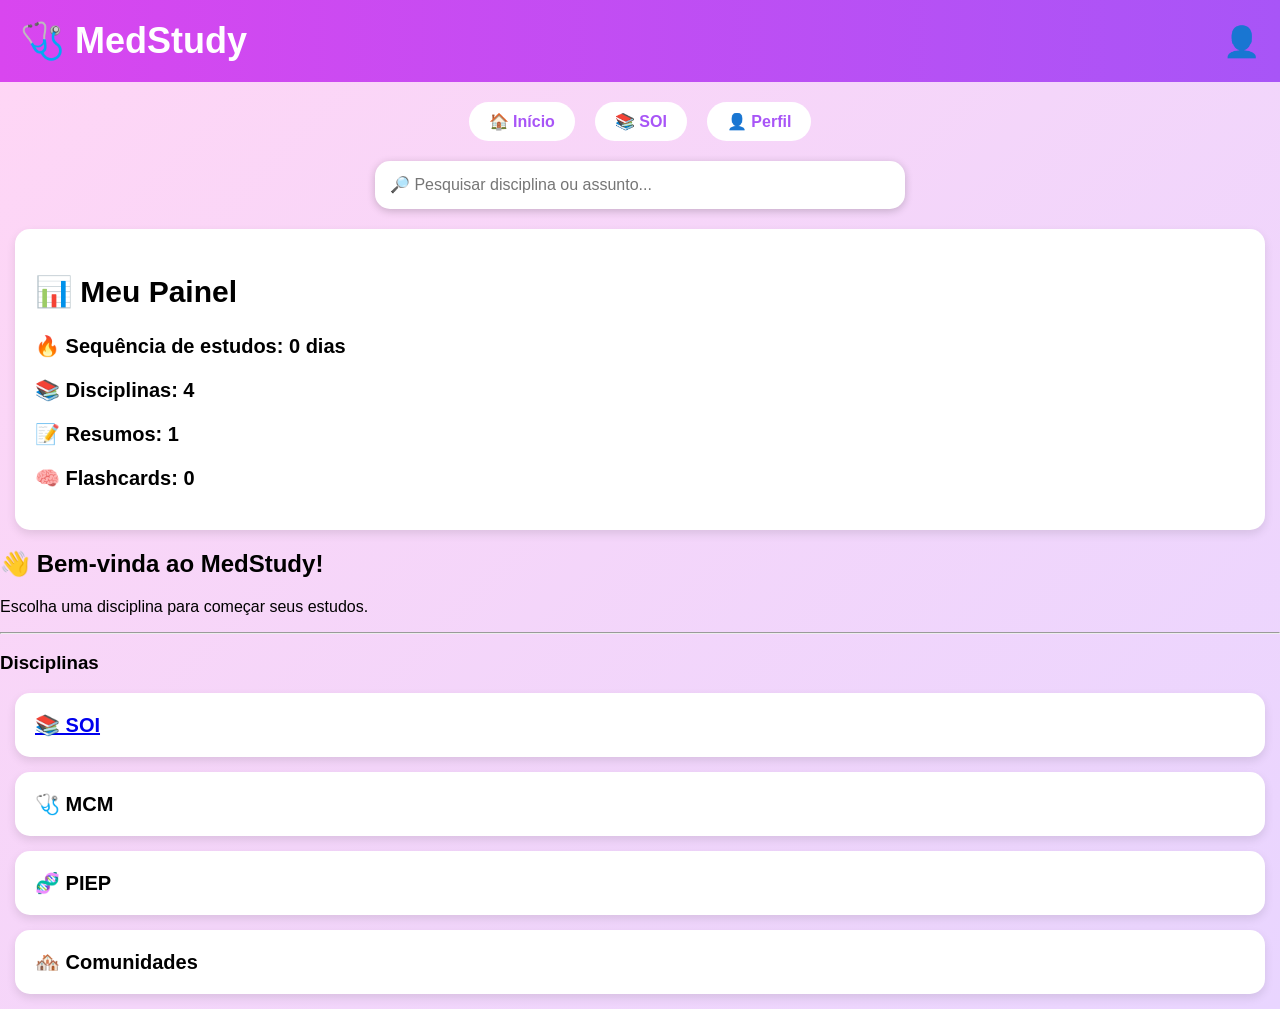
==== index.html @ d39f5ff1 "Update index.html" ====
<!DOCTYPE html>
<html lang="pt-BR">
<head>
<meta charset="UTF-8">
<meta name="viewport" content="width=device-width, initial-scale=1.0">
<title>MedStudy</title>
<link rel="stylesheet" href="style.css">
</head>

<body>
    
<header>
<h1>🩺 MedStudy</h1>
    <a href="perfil.html" class="perfil">👤</a>
</header>

<nav>
    <a href="index.html">🏠 Início</a>
    <a href="soi.html">📚 SOI</a>
    <a href="perfil.html">👤 Perfil</a>
</nav>
    
<input type="text" placeholder="🔎 Pesquisar disciplina ou assunto..." class="pesquisa">
    <div class="card">
    <h2>📊 Meu Painel</h2>
    <p>🔥 Sequência de estudos: 0 dias</p>
    <p>📚 Disciplinas: 4</p>
    <p>📝 Resumos: 1</p>
    <p>🧠 Flashcards: 0</p>
</div>
<h2>👋 Bem-vinda ao MedStudy!</h2>

<p>Escolha uma disciplina para começar seus estudos.</p>   


<hr>

<h3>Disciplinas</h3>

<a href="soi.html">
    <div class="card">📚 SOI</div>
</a>

<div class="card">🩺 MCM</div>

<div class="card">🧬 PIEP</div>

<div class="card">🏘️ Comunidades</div>

</body>
</html>
---- style.css ----
body {
    background: linear-gradient(135deg, #ffd6f5, #e9d5ff);
    font-family: Arial, sans-serif;
    margin: 0;
    padding: 0;
}

header {
    background: #c084fc;
    color: white;
    text-align: center;
    padding: 20px;
}

main {
    max-width: 800px;
    margin: 30px auto;
    background: white;
    padding: 20px;
    border-radius: 15px;
    box-shadow: 0 4px 10px rgba(0,0,0,0.2);
}

button {
    background: #ec4899;
    color: white;
    border: none;
    padding: 12px 20px;
    border-radius: 10px;
    cursor: pointer;
    font-size: 16px;
}

button:hover {
    background: #db2777;
}
.card {
    background: white;
    margin: 15px;
    padding: 20px;
    border-radius: 15px;
    font-size: 20px;
    font-weight: bold;
    box-shadow: 0 4px 10px rgba(0,0,0,0.1);
    cursor: pointer;
}

.card:hover {
    background: #f9d5ec;
}
header {
    background: linear-gradient(90deg, #d946ef, #a855f7);
    color: white;
    padding: 20px;
    display: flex;
    justify-content: space-between;
    align-items: center;
}

header h1 {
    margin: 0;
    font-size: 36px;
}

header p {
    margin-top: 8px;
    font-size: 18px;
}
.pesquisa {
    width: 80%;
    max-width: 500px;
    display: block;
    margin: 20px auto;
    padding: 15px;
    border: none;
    border-radius: 15px;
    font-size: 16px;
    box-shadow: 0 2px 8px rgba(0,0,0,0.2);
}
header {
    position: relative;
}

.perfil {
    text-decoration: none;
    font-size: 30px;
    color: white;
}
nav {
    display: flex;
    justify-content: center;
    gap: 20px;
    margin: 20px;
}

nav a {
    text-decoration: none;
    background: white;
    color: #a855f7;
    padding: 10px 20px;
    border-radius: 20px;
    font-weight: bold;
}

nav a:hover {
    background: #f3e8ff;
}
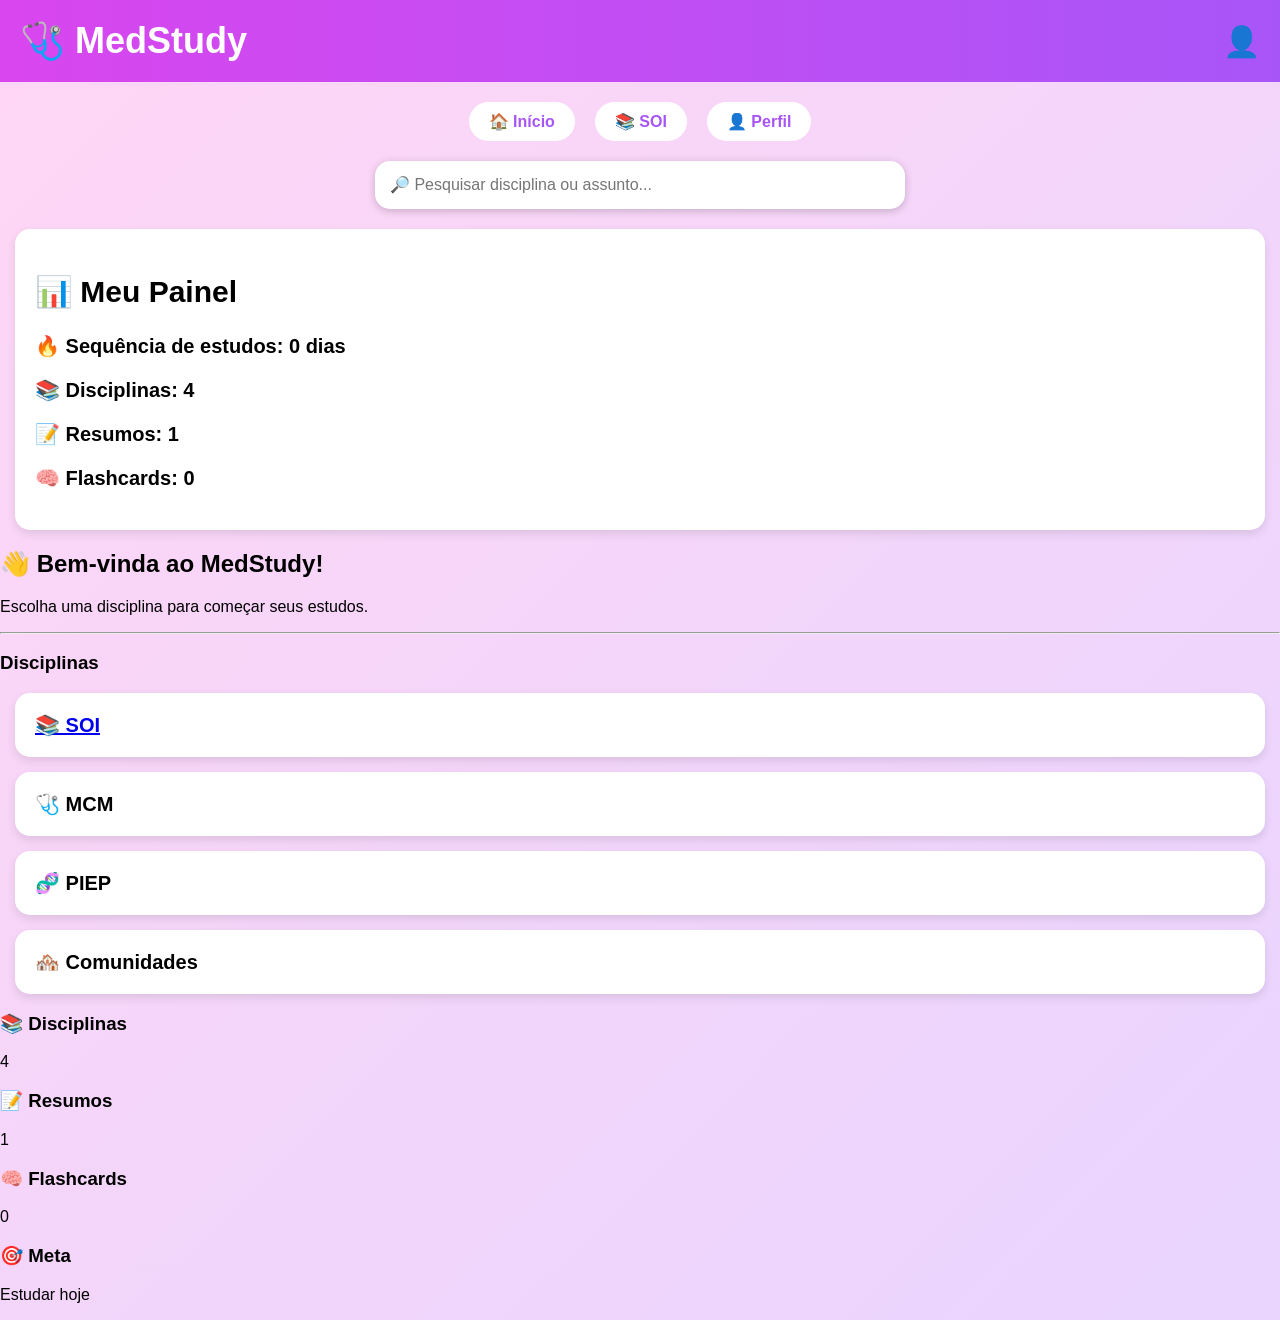
==== commit fe7281c1: "Update index.html" ====
--- a/index.html
+++ b/index.html
@@ -49,3 +49,26 @@
 
 </body>
 </html>
+<div class="dashboard">
+
+    <div class="info-card">
+        <h3>📚 Disciplinas</h3>
+        <p>4</p>
+    </div>
+
+    <div class="info-card">
+        <h3>📝 Resumos</h3>
+        <p>1</p>
+    </div>
+
+    <div class="info-card">
+        <h3>🧠 Flashcards</h3>
+        <p>0</p>
+    </div>
+
+    <div class="info-card">
+        <h3>🎯 Meta</h3>
+        <p>Estudar hoje</p>
+    </div>
+
+</div>
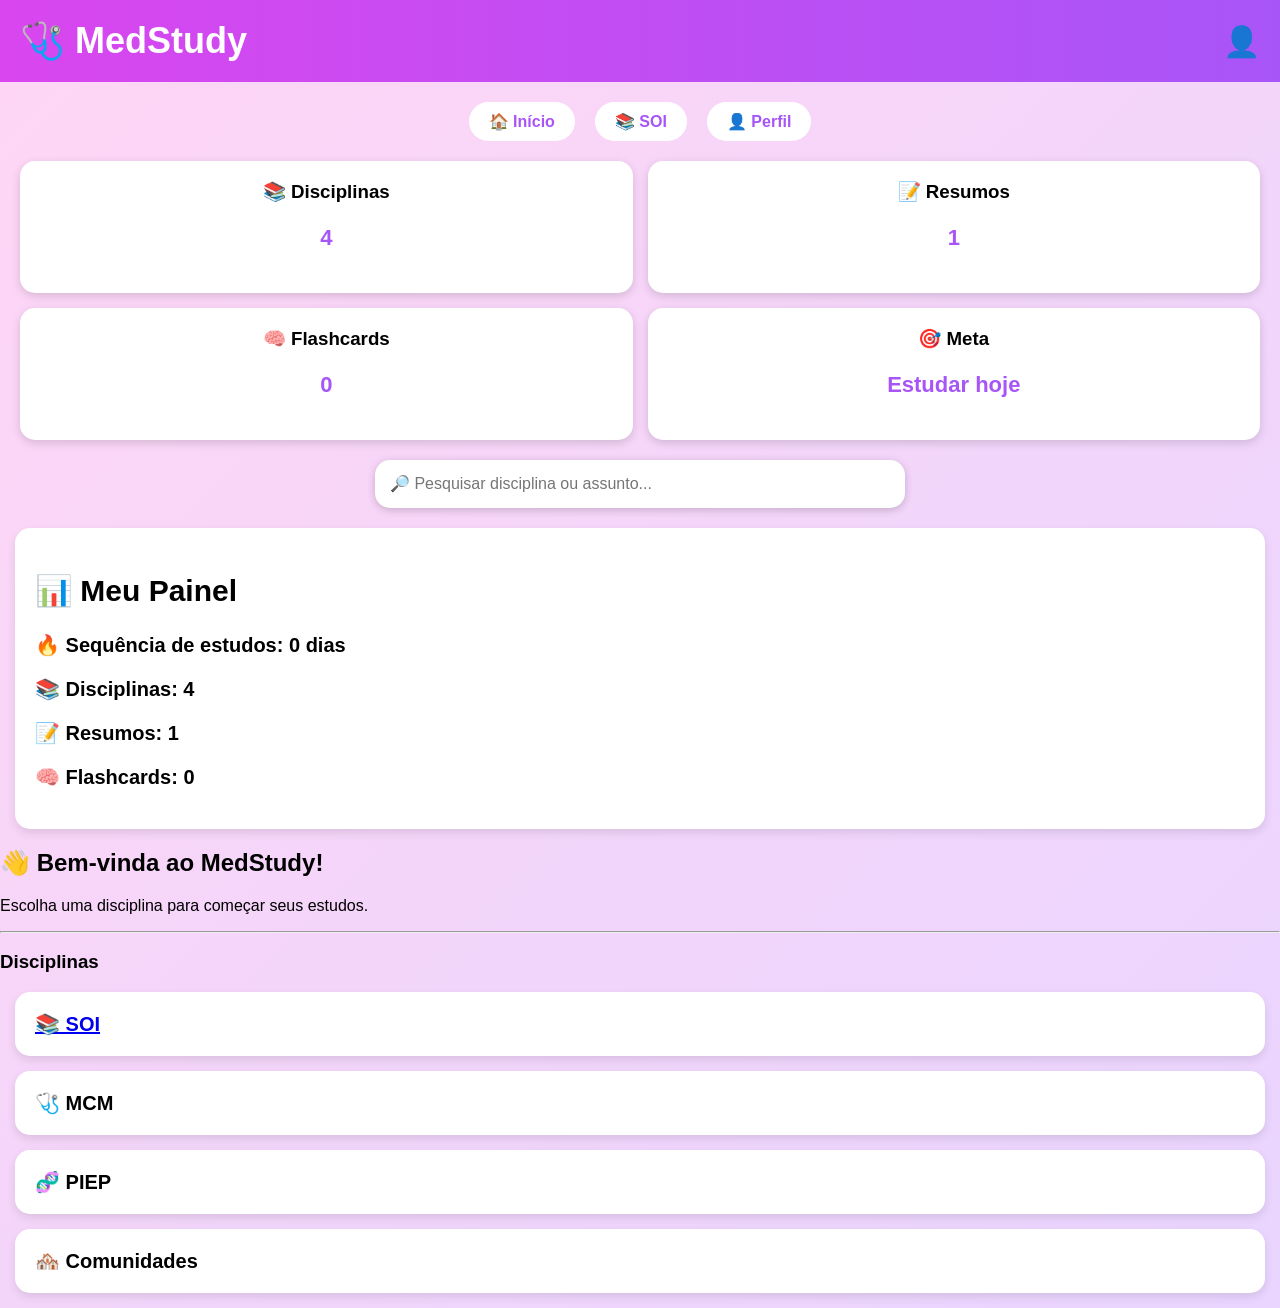
==== commit 63b953d6: "Update index.html" ====
--- a/index.html
+++ b/index.html
@@ -19,7 +19,29 @@
     <a href="soi.html">📚 SOI</a>
     <a href="perfil.html">👤 Perfil</a>
 </nav>
-    
+    <div class="dashboard">
+
+    <div class="info-card">
+        <h3>📚 Disciplinas</h3>
+        <p>4</p>
+    </div>
+
+    <div class="info-card">
+        <h3>📝 Resumos</h3>
+        <p>1</p>
+    </div>
+
+    <div class="info-card">
+        <h3>🧠 Flashcards</h3>
+        <p>0</p>
+    </div>
+
+    <div class="info-card">
+        <h3>🎯 Meta</h3>
+        <p>Estudar hoje</p>
+    </div>
+
+    </div>
 <input type="text" placeholder="🔎 Pesquisar disciplina ou assunto..." class="pesquisa">
     <div class="card">
     <h2>📊 Meu Painel</h2>
@@ -49,26 +71,3 @@
 
 </body>
 </html>
-<div class="dashboard">
-
-    <div class="info-card">
-        <h3>📚 Disciplinas</h3>
-        <p>4</p>
-    </div>
-
-    <div class="info-card">
-        <h3>📝 Resumos</h3>
-        <p>1</p>
-    </div>
-
-    <div class="info-card">
-        <h3>🧠 Flashcards</h3>
-        <p>0</p>
-    </div>
-
-    <div class="info-card">
-        <h3>🎯 Meta</h3>
-        <p>Estudar hoje</p>
-    </div>
-
-</div>
--- a/style.css
+++ b/style.css
@@ -105,3 +105,27 @@
 nav a:hover {
     background: #f3e8ff;
 }
+.dashboard {
+    display: grid;
+    grid-template-columns: repeat(2, 1fr);
+    gap: 15px;
+    margin: 20px;
+}
+
+.info-card {
+    background: white;
+    border-radius: 15px;
+    padding: 20px;
+    text-align: center;
+    box-shadow: 0 3px 10px rgba(0,0,0,0.15);
+}
+
+.info-card h3 {
+    margin: 0;
+}
+
+.info-card p {
+    font-size: 22px;
+    font-weight: bold;
+    color: #a855f7;
+}
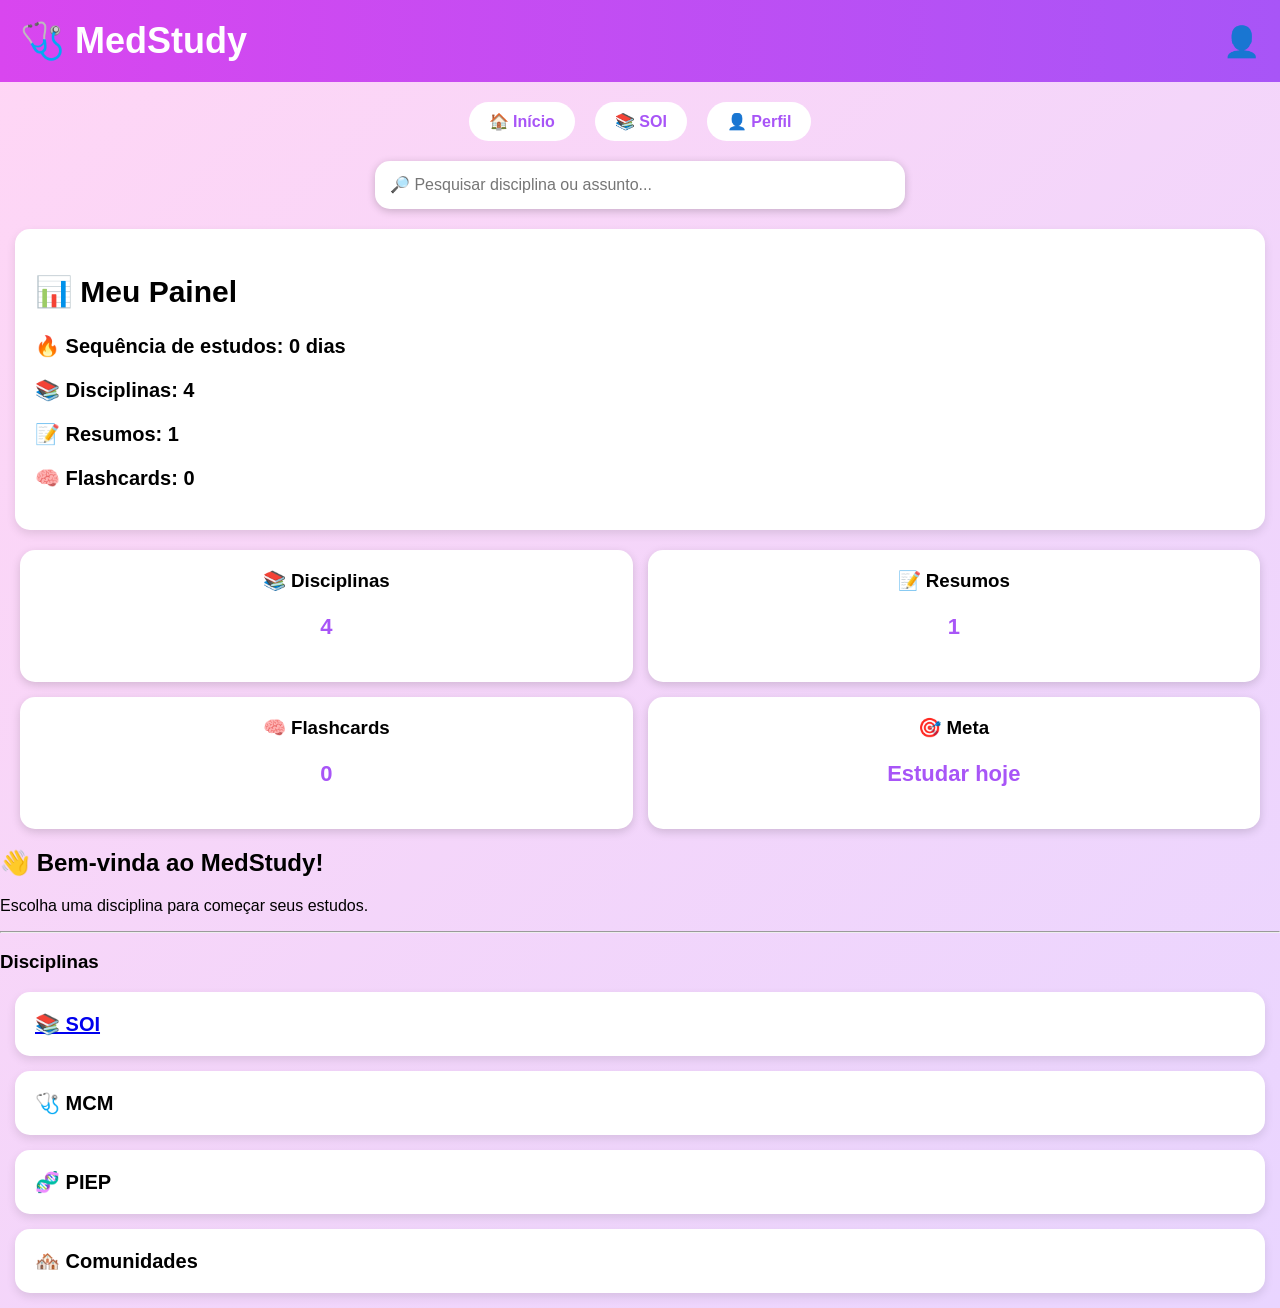
==== commit 467e0cab: "Update index.html" ====
--- a/index.html
+++ b/index.html
@@ -19,7 +19,16 @@
     <a href="soi.html">📚 SOI</a>
     <a href="perfil.html">👤 Perfil</a>
 </nav>
-    <div class="dashboard">
+</div>
+<input type="text" placeholder="🔎 Pesquisar disciplina ou assunto..." class="pesquisa">
+    <div class="card">
+    <h2>📊 Meu Painel</h2>
+    <p>🔥 Sequência de estudos: 0 dias</p>
+    <p>📚 Disciplinas: 4</p>
+    <p>📝 Resumos: 1</p>
+    <p>🧠 Flashcards: 0</p>
+</div>
+<div class="dashboard">
 
     <div class="info-card">
         <h3>📚 Disciplinas</h3>
@@ -41,15 +50,8 @@
         <p>Estudar hoje</p>
     </div>
 
-    </div>
-<input type="text" placeholder="🔎 Pesquisar disciplina ou assunto..." class="pesquisa">
-    <div class="card">
-    <h2>📊 Meu Painel</h2>
-    <p>🔥 Sequência de estudos: 0 dias</p>
-    <p>📚 Disciplinas: 4</p>
-    <p>📝 Resumos: 1</p>
-    <p>🧠 Flashcards: 0</p>
 </div>
+    
 <h2>👋 Bem-vinda ao MedStudy!</h2>
 
 <p>Escolha uma disciplina para começar seus estudos.</p>   
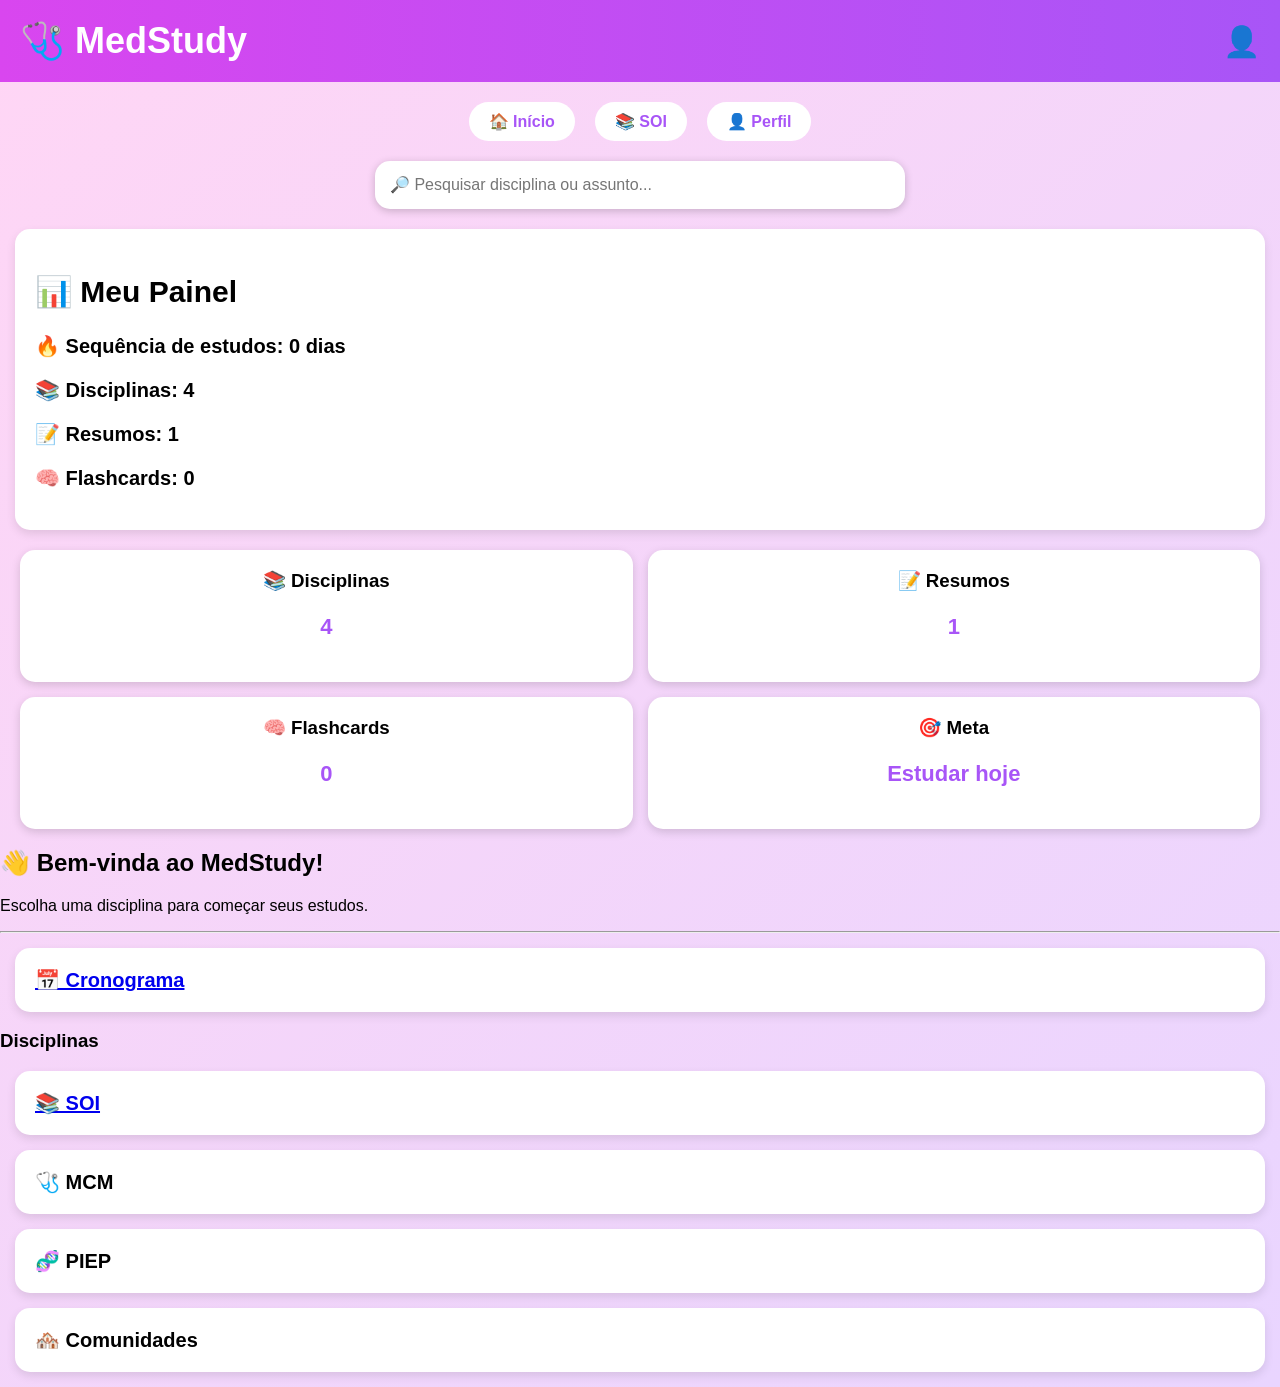
==== commit 2b2ac754: "Update index.html" ====
--- a/index.html
+++ b/index.html
@@ -58,7 +58,9 @@
 
 
 <hr>
-
+<a href="cronograma.html">
+    <div class="card">📅 Cronograma</div>
+</a>
 <h3>Disciplinas</h3>
 
 <a href="soi.html">
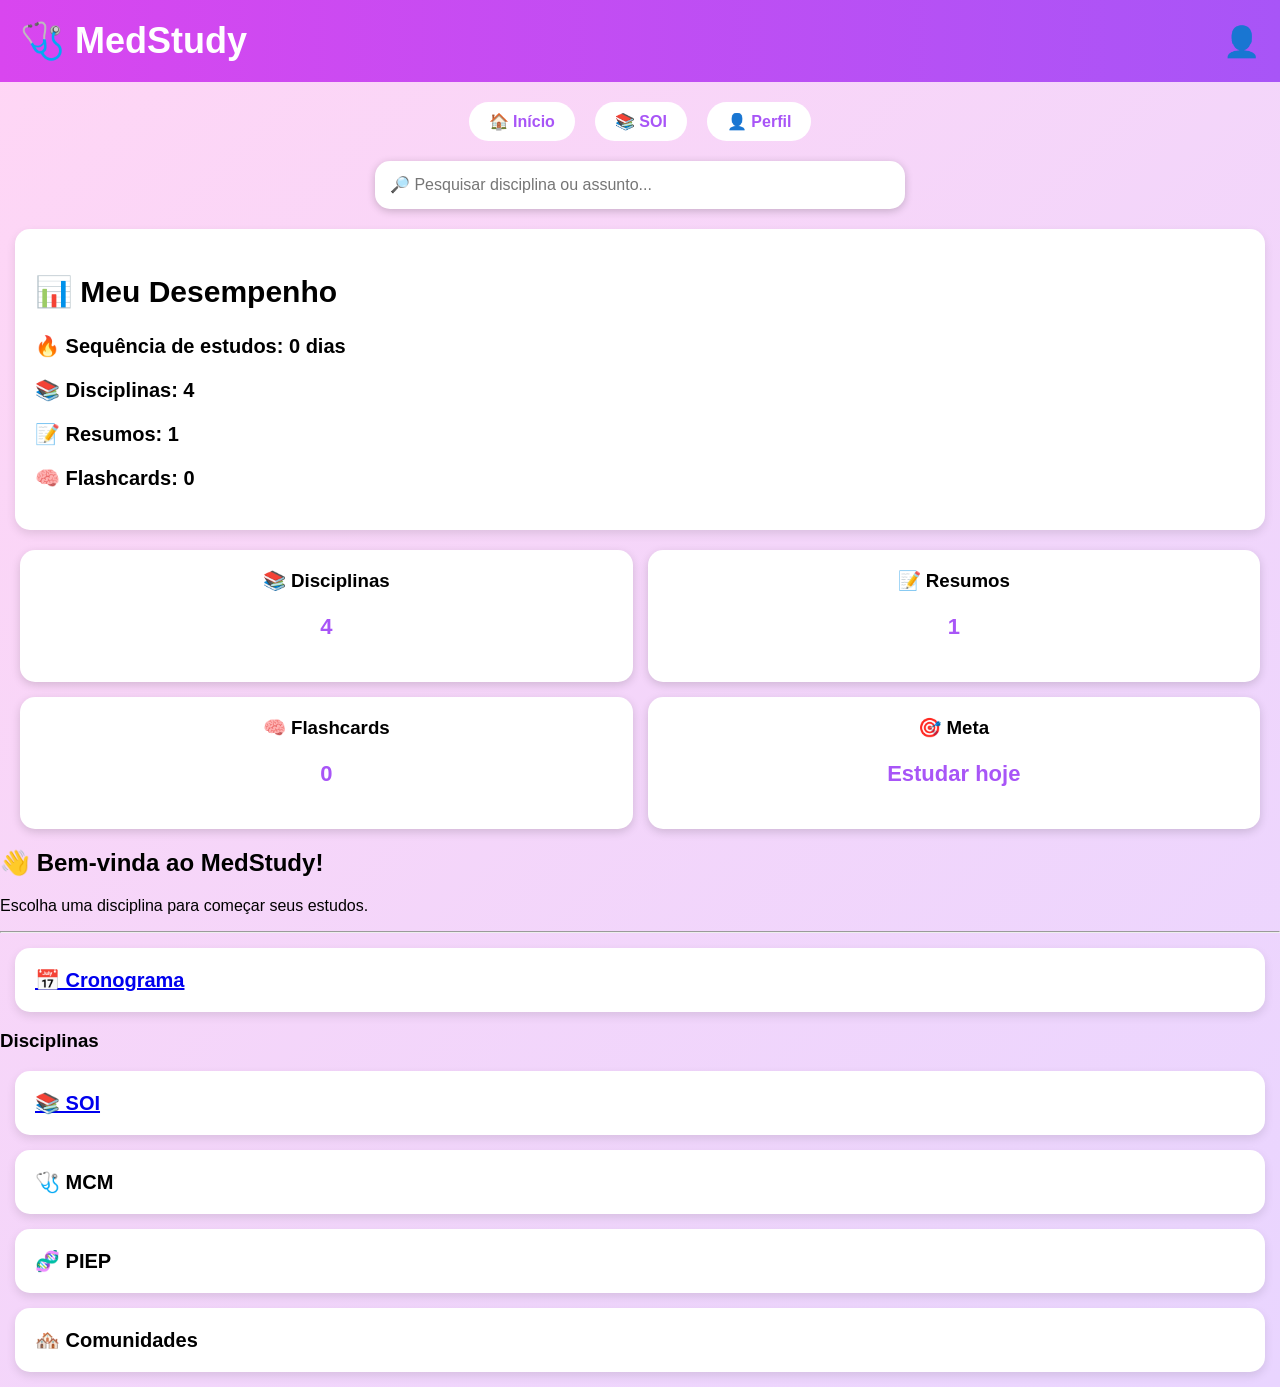
==== commit 03c2b752: "Update index.html" ====
--- a/index.html
+++ b/index.html
@@ -22,7 +22,7 @@
 </div>
 <input type="text" placeholder="🔎 Pesquisar disciplina ou assunto..." class="pesquisa">
     <div class="card">
-    <h2>📊 Meu Painel</h2>
+    <h2>📊 Meu Desempenho</h2>
     <p>🔥 Sequência de estudos: 0 dias</p>
     <p>📚 Disciplinas: 4</p>
     <p>📝 Resumos: 1</p>
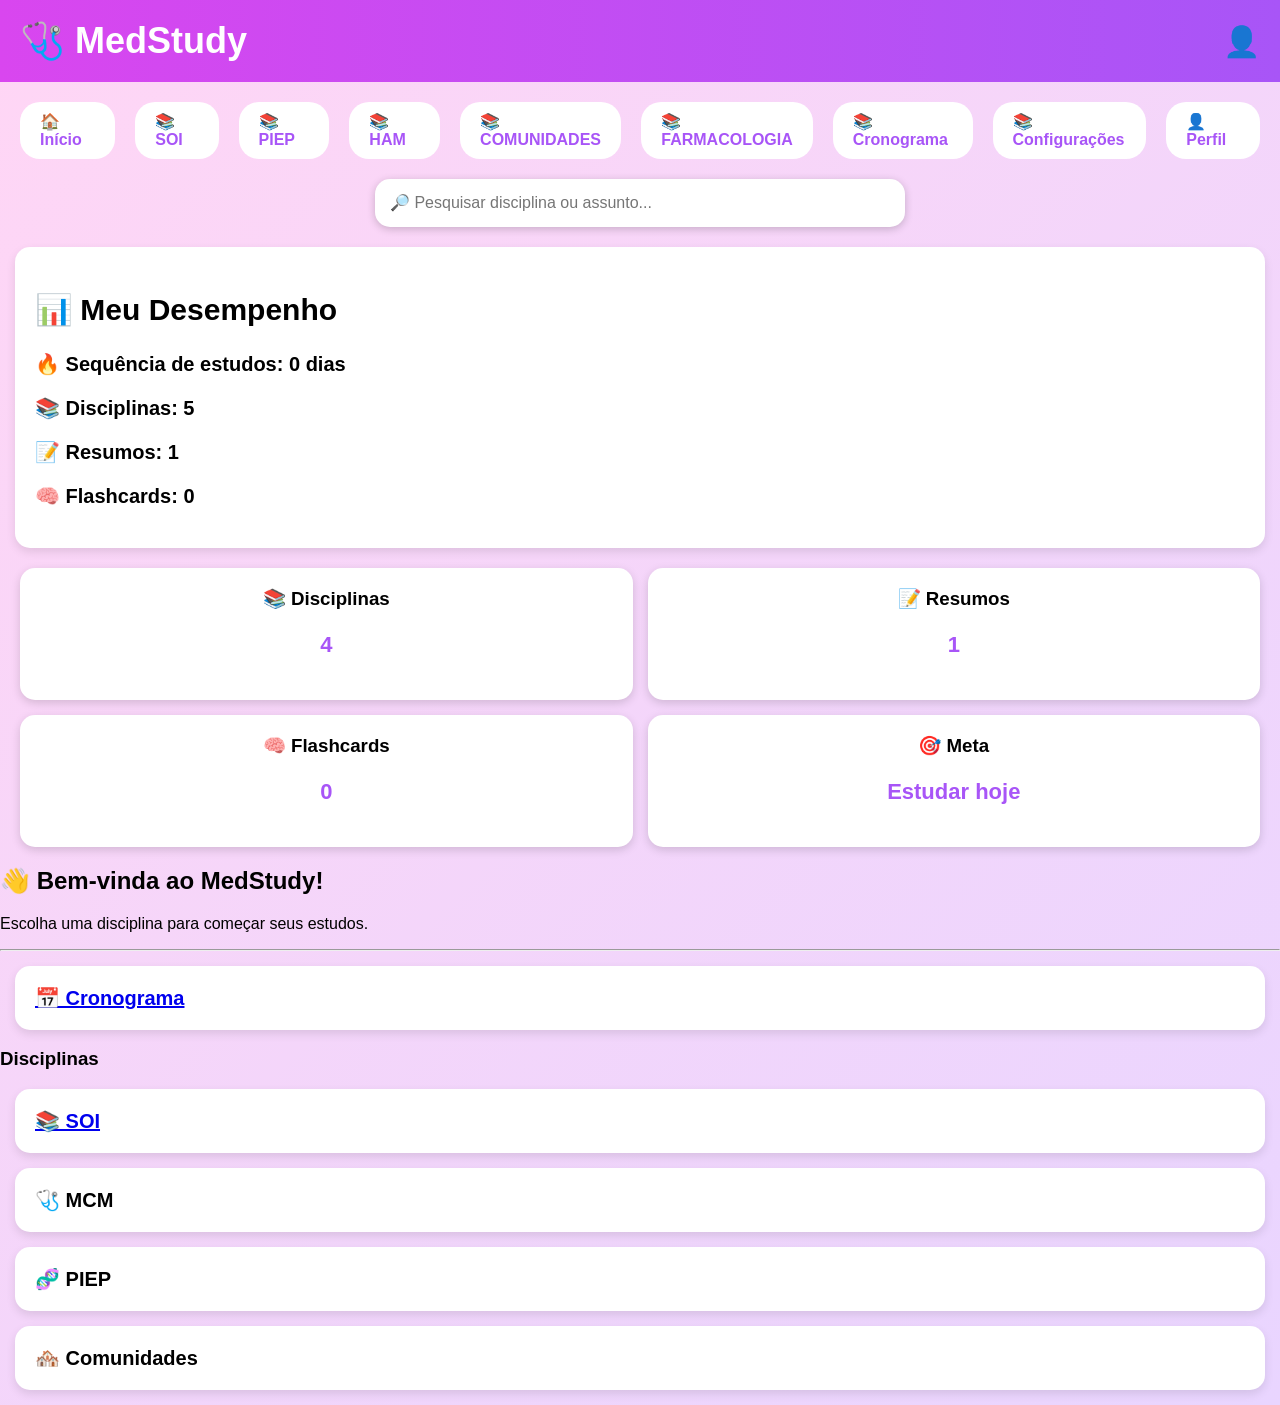
==== commit 92869a39: "Update index.html" ====
--- a/index.html
+++ b/index.html
@@ -17,6 +17,12 @@
 <nav>
     <a href="index.html">🏠 Início</a>
     <a href="soi.html">📚 SOI</a>
+    <a href="piep.html">📚 PIEP</a>
+    <a href="ham.html">📚 HAM</a>
+    <a href="comunidades.html">📚 COMUNIDADES</a>
+    <a href="farmacologia">📚 FARMACOLOGIA</a>
+    <a href="cronograma.html">📚 Cronograma</a>
+    <a href="configurações.html">📚 Configurações</a>
     <a href="perfil.html">👤 Perfil</a>
 </nav>
 </div>
@@ -24,7 +30,7 @@
     <div class="card">
     <h2>📊 Meu Desempenho</h2>
     <p>🔥 Sequência de estudos: 0 dias</p>
-    <p>📚 Disciplinas: 4</p>
+    <p>📚 Disciplinas: 5</p>
     <p>📝 Resumos: 1</p>
     <p>🧠 Flashcards: 0</p>
 </div>
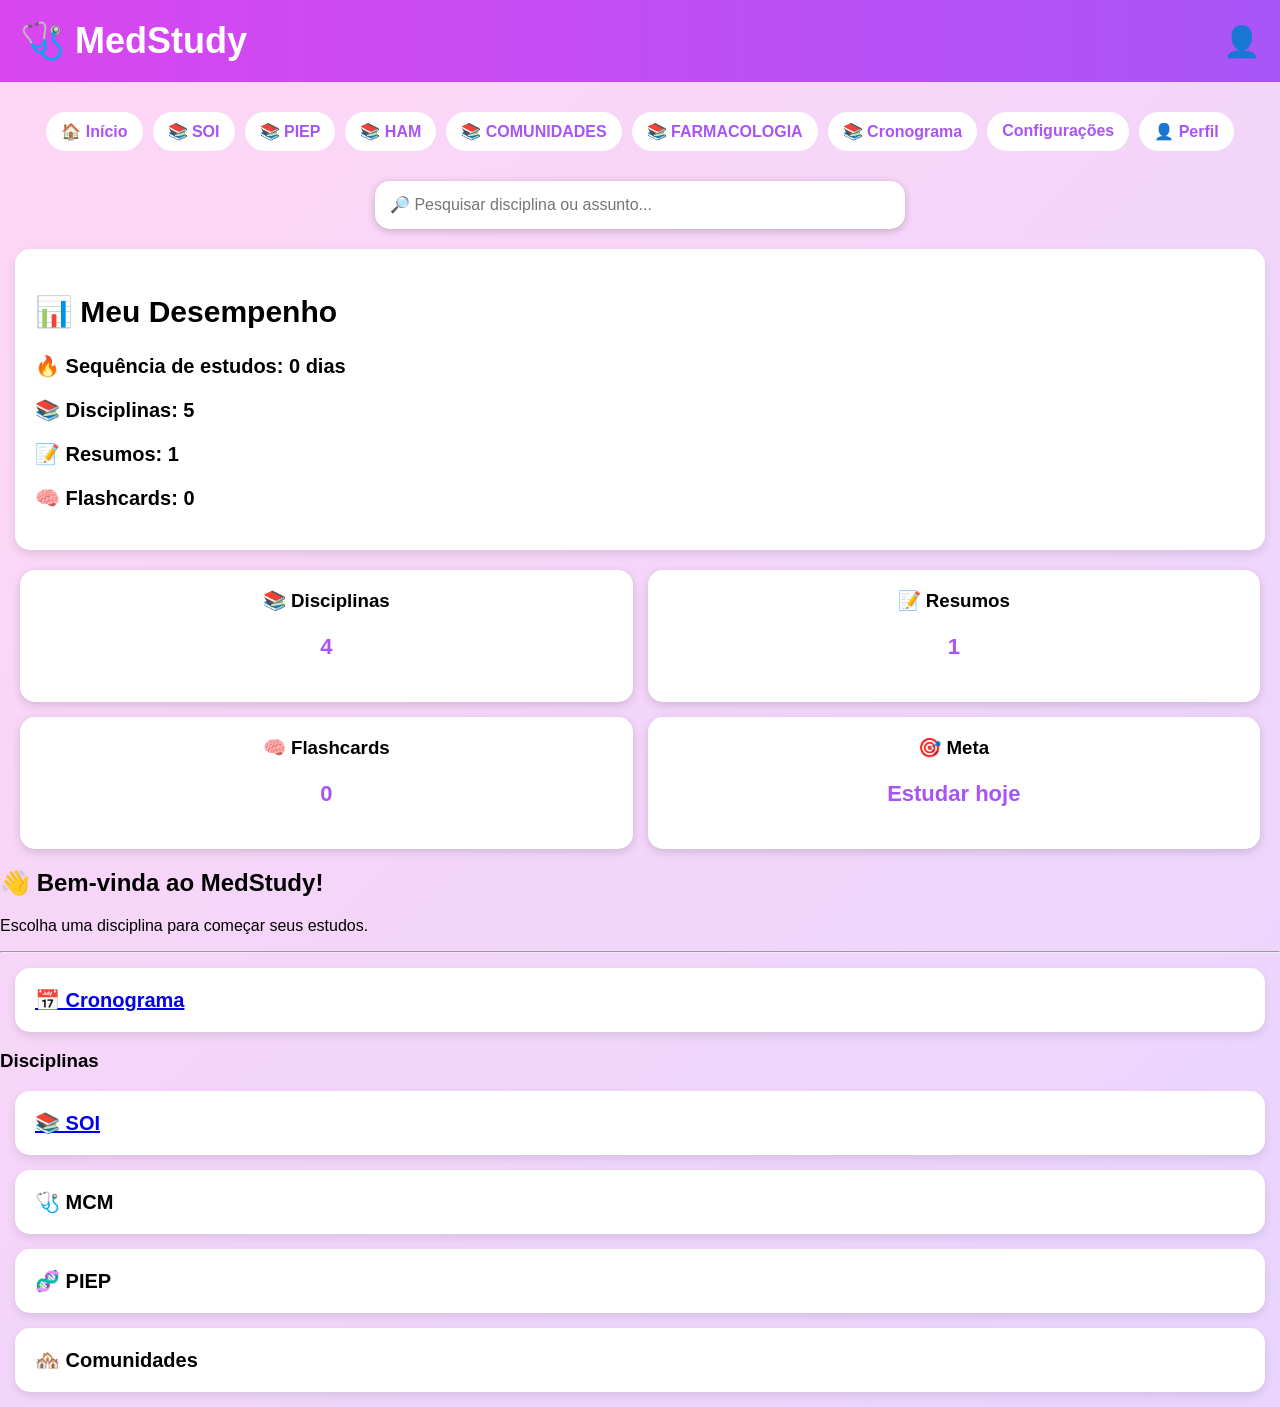
==== commit bb3cf441: "Update index.html" ====
--- a/index.html
+++ b/index.html
@@ -22,7 +22,7 @@
     <a href="comunidades.html">📚 COMUNIDADES</a>
     <a href="farmacologia">📚 FARMACOLOGIA</a>
     <a href="cronograma.html">📚 Cronograma</a>
-    <a href="configurações.html">📚 Configurações</a>
+    <a href="configurações.html"> Configurações</a>
     <a href="perfil.html">👤 Perfil</a>
 </nav>
 </div>
--- a/style.css
+++ b/style.css
@@ -129,3 +129,20 @@
     font-weight: bold;
     color: #a855f7;
 }
+nav {
+    display: flex;
+    gap: 10px;
+    overflow-x: auto;
+    white-space: nowrap;
+    padding: 10px;
+}
+
+nav a {
+    text-decoration: none;
+    background: white;
+    color: #a855f7;
+    padding: 10px 15px;
+    border-radius: 20px;
+    font-weight: bold;
+    flex-shrink: 0;
+}
